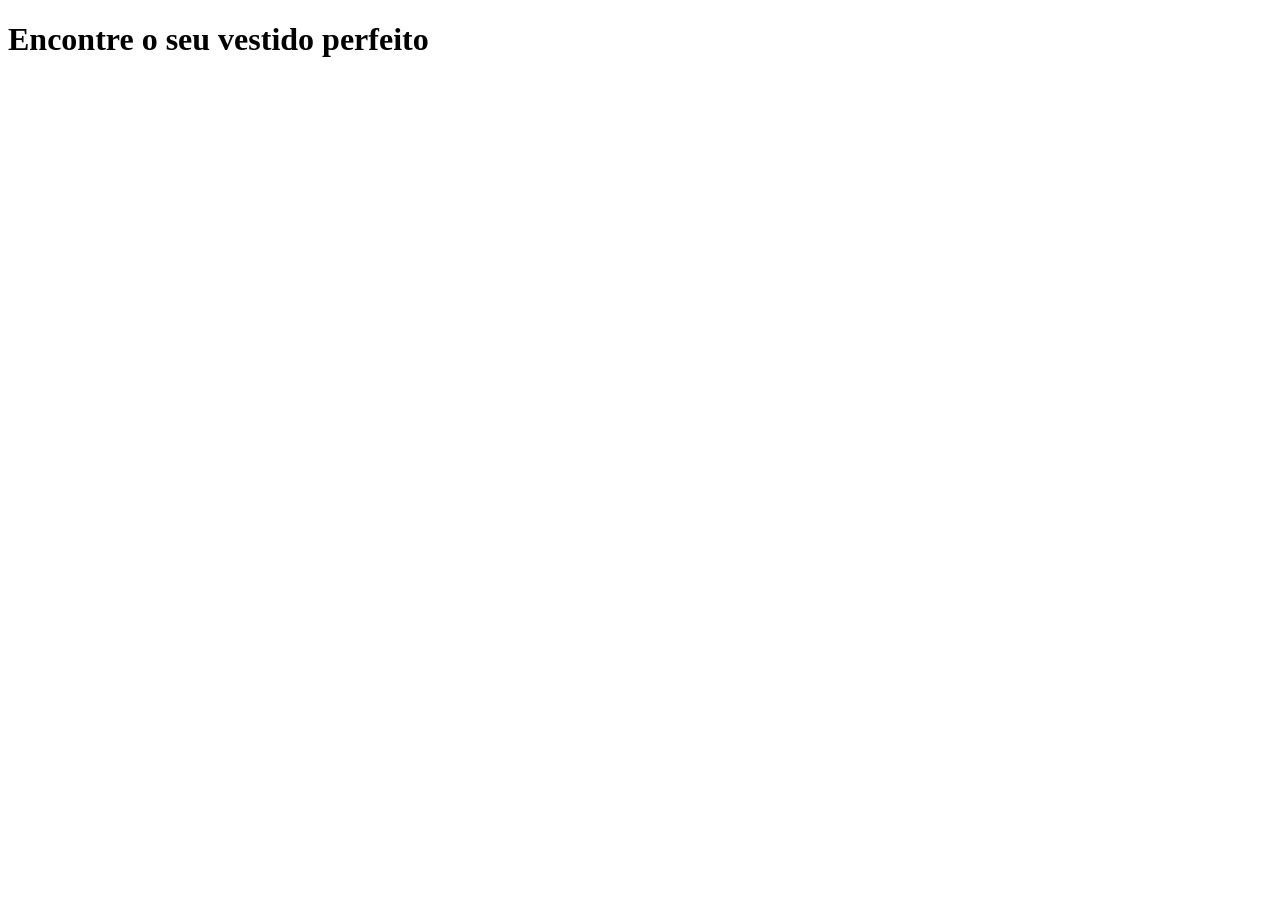
==== index.html @ bf6d64fc "Preparando a estrutura base do website" ====
<!DOCTYPE html>
<html lang="en">
<head>
    <meta charset="UTF-8">
    <meta name="viewport" content="width=device-width, initial-scale=1.0">
    <title>Miss Dress</title>
</head>
<body>
    <h1>Encontre o seu vestido perfeito</h1>
    
</body>
</html>
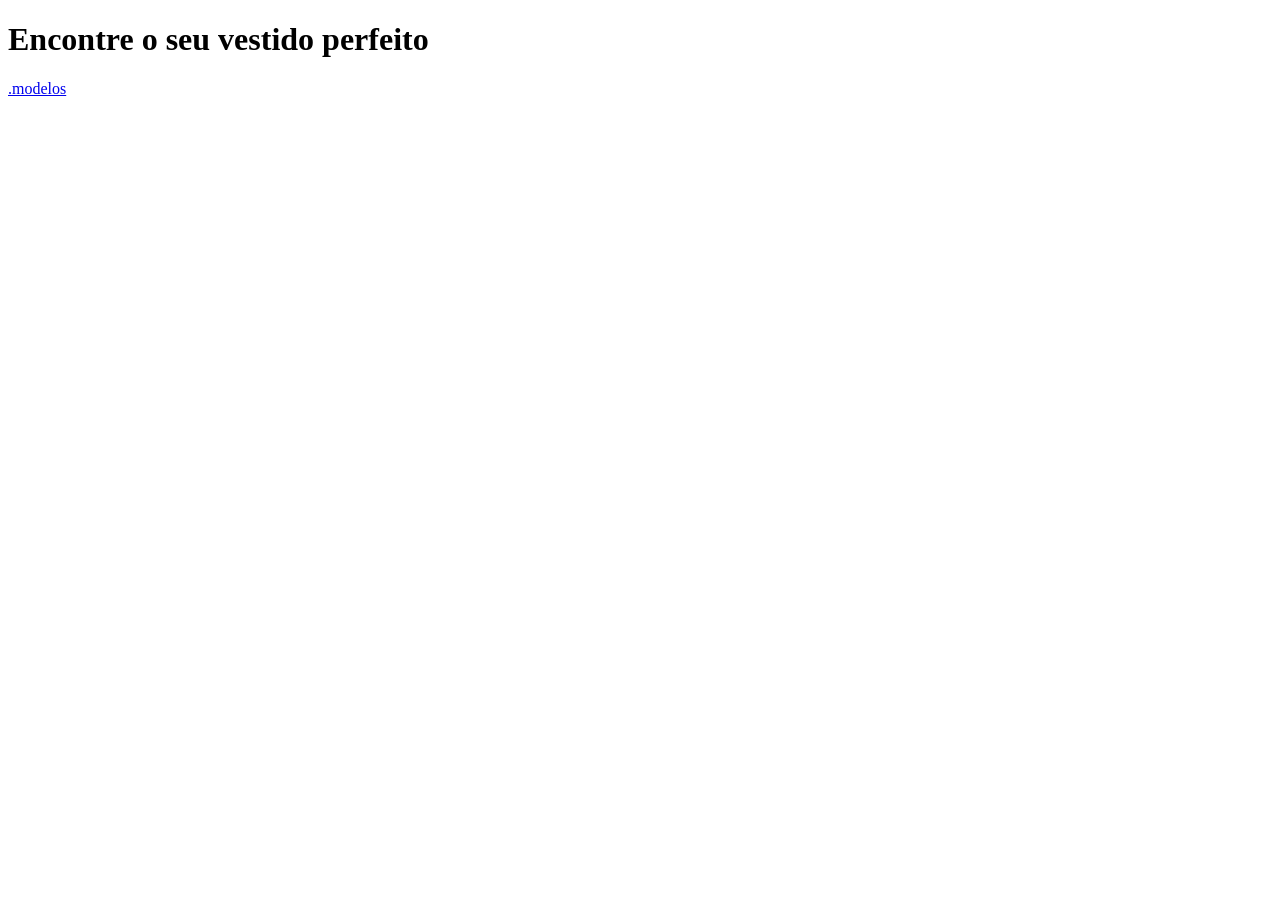
==== commit a018b62f: "Preparando a estrutura base do website dnv" ====
--- a/index.html
+++ b/index.html
@@ -7,6 +7,6 @@
 </head>
 <body>
     <h1>Encontre o seu vestido perfeito</h1>
-    
+    <a href="./modelos.html">.modelos</a>
 </body>
 </html>
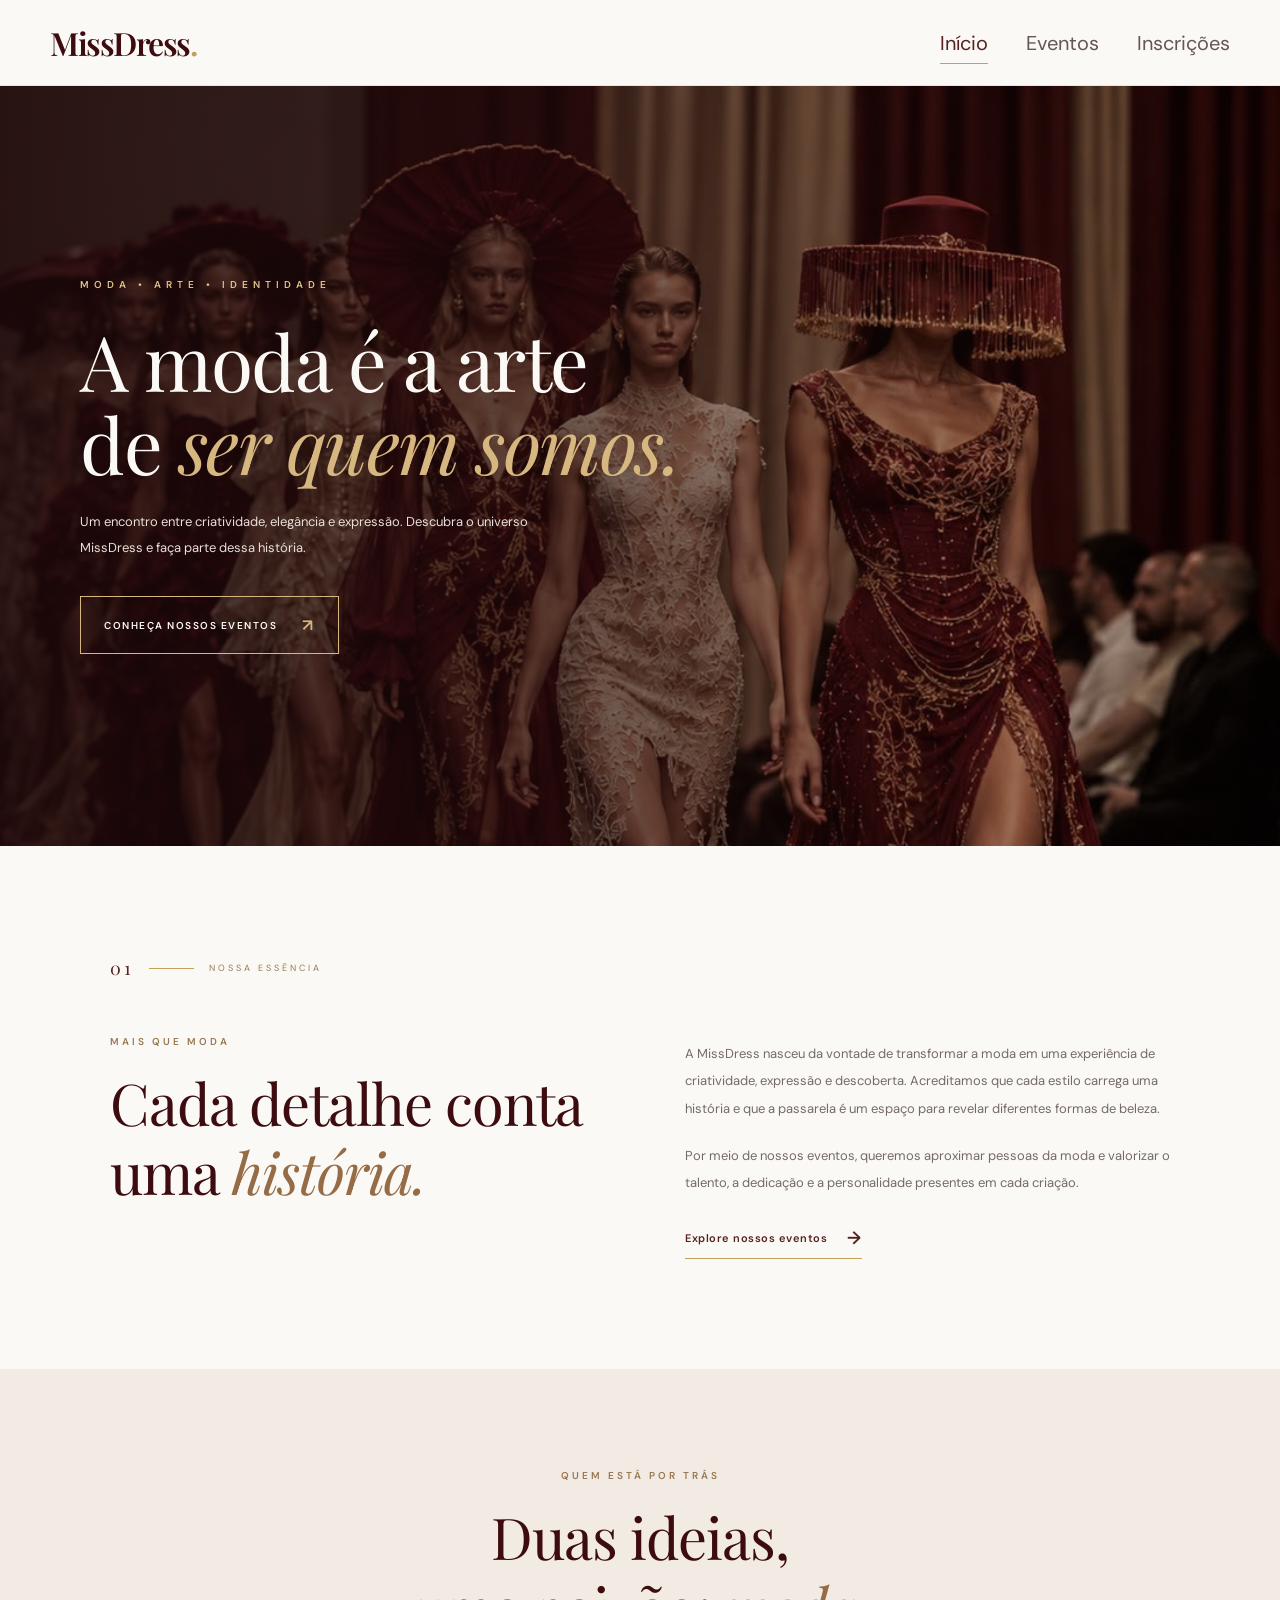
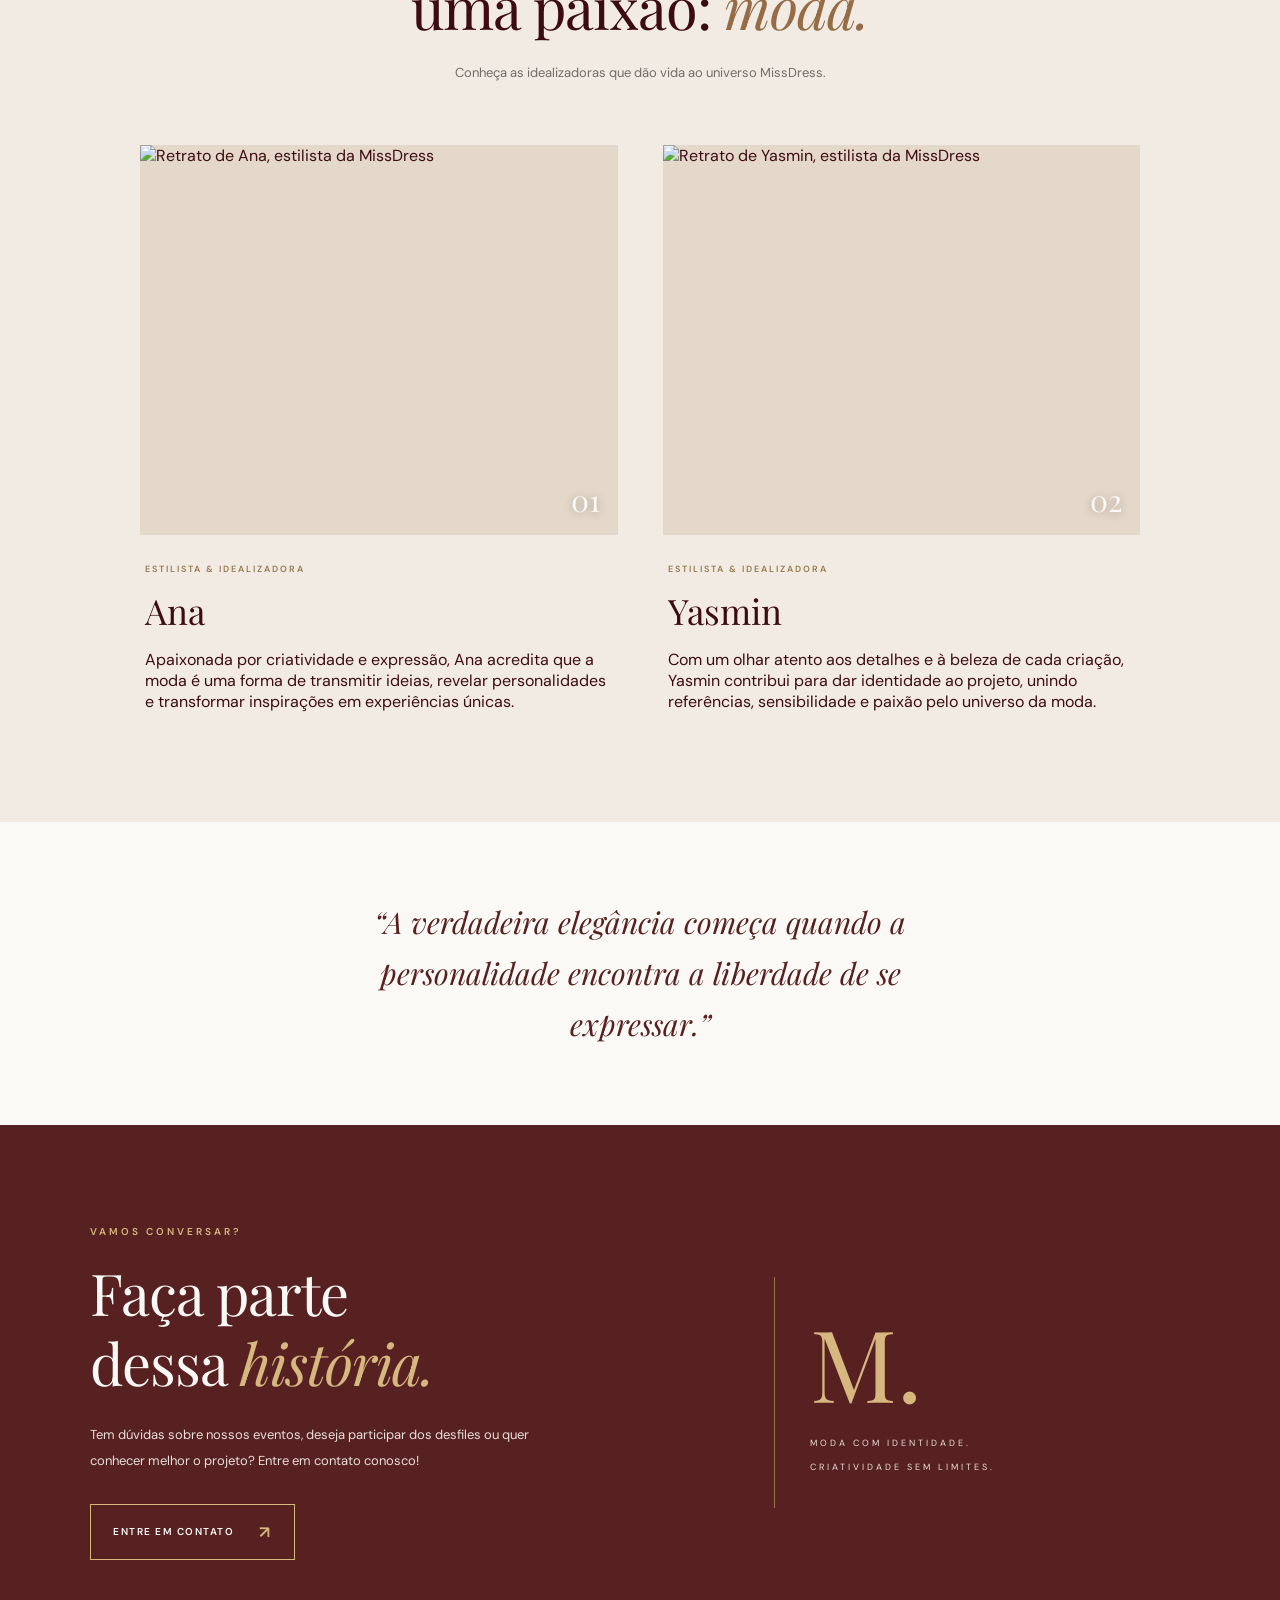
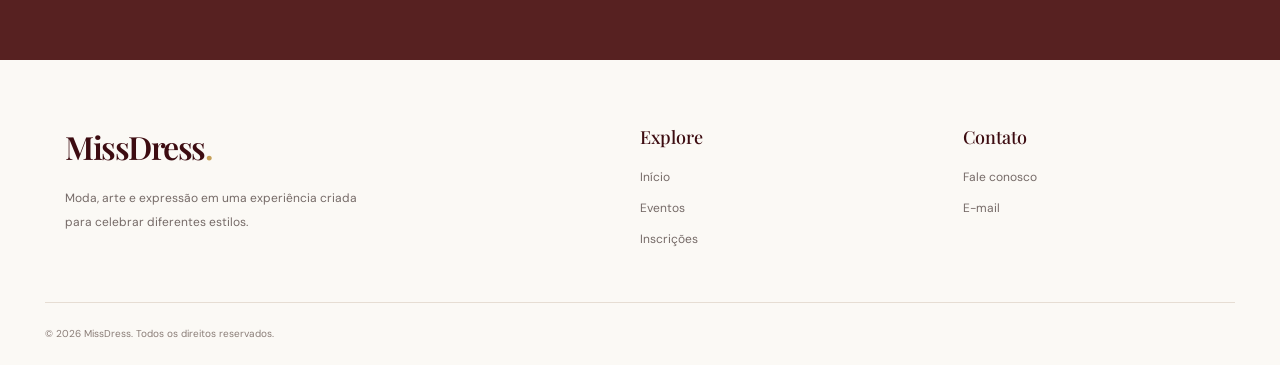
==== commit 7072ecc4: "subindo alteracoe" ====
--- a/index.html
+++ b/index.html
@@ -1,12 +1,247 @@
 <!DOCTYPE html>
-<html lang="en">
+<html lang="pt-BR">
+
 <head>
     <meta charset="UTF-8">
     <meta name="viewport" content="width=device-width, initial-scale=1.0">
-    <title>Miss Dress</title>
+
+    <meta name="description"
+        content="Conheça a MissDress, um projeto que celebra a moda, a criatividade e a expressão através de desfiles especiais.">
+
+    <title>MissDress | Moda, Arte e Expressão</title>
+
+    <link rel="preconnect" href="https://fonts.googleapis.com">
+    <link rel="preconnect" href="https://fonts.gstatic.com" crossorigin>
+
+    <link href="https://fonts.googleapis.com/css2?family=DM+Sans:wght@400;500;600;700&family=Playfair+Display:ital,wght@0,400;0,500;0,600;1,400;1,500&display=swap"
+        rel="stylesheet">
+
+    <link rel="stylesheet" href="./index.css">
 </head>
+
 <body>
-    <h1>Encontre o seu vestido perfeito</h1>
-    <a href="./modelos.html">.modelos</a>
+    <header class="cabecalho">
+        <nav class="navegacao">
+
+            <a href="./index.html" class="logo">MissDress<span>.</span></a>
+
+            <ul class="menu">
+                <li><a href="./index.html" class="ativo">Início</a></li>
+                <li><a href="./pages/eventos.html">Eventos</a></li>
+                <li><a href="./pages/modelos.html">Inscrições</a></li>
+            </ul>
+
+        </nav>
+    </header>
+    <main>
+        <section class="banner">
+
+            <img src="./img/desfile.jpeg"
+                alt="Modelos desfilando em uma passarela de moda"
+                class="banner-imagem">
+            <div class="banner-sombra"></div>
+            <div class="banner-conteudo">
+                <p class="banner-etiqueta">MODA • ARTE • IDENTIDADE</p>
+                <h1>
+                    A moda é a arte<br>
+                    de <em>ser quem somos.</em>
+                </h1>
+
+                <p class="banner-texto">
+                    Um encontro entre criatividade, elegância e expressão.
+                    Descubra o universo MissDress e faça parte dessa história.
+                </p>
+
+                <a href="./pages/eventos.html" class="botao-banner">
+                    CONHEÇA NOSSOS EVENTOS <span>↗</span>
+                </a>
+
+            </div>
+        </section>
+        <section class="sobre">
+            <div class="sobre-detalhe">
+                <span>01</span>
+                <span class="linha"></span>
+                <span>NOSSA ESSÊNCIA</span>
+            </div>
+
+            <div class="sobre-conteudo">
+
+                <div class="sobre-titulo">
+                    <p class="etiqueta">MAIS QUE MODA</p>
+
+                    <h2>
+                        Cada detalhe conta<br>
+                        uma <em>história.</em>
+                    </h2>
+                </div>
+
+                <div class="sobre-texto">
+                    <p>
+                        A MissDress nasceu da vontade de transformar a moda
+                        em uma experiência de criatividade, expressão e
+                        descoberta. Acreditamos que cada estilo carrega uma
+                        história e que a passarela é um espaço para revelar
+                        diferentes formas de beleza.
+                    </p>
+                    <p>
+                        Por meio de nossos eventos, queremos aproximar pessoas
+                        da moda e valorizar o talento, a dedicação e a
+                        personalidade presentes em cada criação.
+                    </p>
+
+                    <a href="./pages/eventos.html" class="link-simples">
+                        Explore nossos eventos <span>→</span>
+                    </a>
+                </div>
+            </div>
+        </section>
+
+        <section class="estilistas">
+
+            <div class="estilistas-cabecalho">
+                <p class="etiqueta">QUEM ESTÁ POR TRÁS</p>
+
+                <h2>
+                    Duas ideias,<br>
+                    uma paixão: <em>moda.</em>
+                </h2>
+
+                <p>
+                    Conheça as idealizadoras que dão vida ao universo MissDress.
+                </p>
+            </div>
+
+
+            <div class="estilistas-lista">
+                <article class="estilista">
+
+                    <div class="estilista-imagem">
+                        <img src="./img/ana.jpeg"
+                            alt="Retrato de Ana, estilista da MissDress">
+                        <span class="estilista-numero">01</span>
+                    </div>
+
+                    <div class="estilista-info">
+                        <p class="estilista-cargo">ESTILISTA & IDEALIZADORA</p>
+
+                        <h3>Ana</h3>
+
+                        <p>
+                            Apaixonada por criatividade e expressão, Ana
+                            acredita que a moda é uma forma de transmitir
+                            ideias, revelar personalidades e transformar
+                            inspirações em experiências únicas.
+                        </p>
+                    </div>
+
+                </article>
+                <article class="estilista">
+
+                    <div class="estilista-imagem">
+                        <img src="./img/yasmin.jpeg"
+                            alt="Retrato de Yasmin, estilista da MissDress">
+                        <span class="estilista-numero">02</span>
+                    </div>
+
+                    <div class="estilista-info">
+                        <p class="estilista-cargo">ESTILISTA & IDEALIZADORA</p>
+
+                        <h3>Yasmin</h3>
+
+                        <p>
+                            Com um olhar atento aos detalhes e à beleza
+                            de cada criação, Yasmin contribui para dar
+                            identidade ao projeto, unindo referências,
+                            sensibilidade e paixão pelo universo da moda.
+                        </p>
+                    </div>
+
+                </article>
+
+            </div>
+
+        </section>
+
+           <p class="estilistas-frase">
+                “A verdadeira elegância começa quando a personalidade
+                encontra a liberdade de se expressar.”
+            </p>
+
+
+        <section class="contato" id="contato">
+
+            <div class="contato-conteudo">
+
+                <p class="etiqueta">VAMOS CONVERSAR?</p>
+
+                <h2>
+                    Faça parte<br>
+                    dessa <em>história.</em>
+                </h2>
+
+                <p>
+                    Tem dúvidas sobre nossos eventos, deseja participar
+                    dos desfiles ou quer conhecer melhor o projeto?
+                    Entre em contato conosco!
+                </p>
+
+                <a href="https://wa.me/message/SWUNGI2QK27MC1"
+                    class="botao-contato">
+                    ENTRE EM CONTATO <span>↗</span>
+                </a>
+
+            </div>
+
+            <div class="contato-lateral">
+                <span class="contato-simbolo">M.</span>
+                <p>MODA COM IDENTIDADE.</p>
+                <p>CRIATIVIDADE SEM LIMITES.</p>
+            </div>
+
+        </section>
+
+    </main>
+
+
+    <!-- FOOTER -->
+    <footer class="rodape">
+
+        <div class="rodape-conteudo">
+
+            <div class="rodape-marca">
+                <a href="./index.html" class="logo-rodape">MissDress<span>.</span></a>
+
+                <p>
+                    Moda, arte e expressão em uma experiência
+                    criada para celebrar diferentes estilos.
+                </p>
+            </div>
+
+            <div class="rodape-links">
+                <h3>Explore</h3>
+                <a href="./index.html">Início</a>
+                <a href="./pages/eventos.html">Eventos</a>
+                <a href="./pages/modelos.html">Inscrições</a>
+            </div>
+
+            <div class="rodape-links">
+                <h3>Contato</h3>
+                <a href="#contato">Fale conosco</a>
+                <a href="https://wa.me/message/SWUNGI2QK27MC1">
+                    E-mail
+                </a>
+            </div>
+
+        </div>
+
+        <div class="rodape-final">
+            <p>© 2026 MissDress. Todos os direitos reservados.</p>
+        </div>
+
+    </footer>
+
 </body>
-</html>+
+</html>
+
--- a/index.css
+++ b/index.css
@@ -0,0 +1,591 @@
+* {
+    margin: 0;
+    padding: 0;
+    box-sizing: border-box;
+}
+
+body {
+    background-color: #FBF9F5;
+    color: #3D0C11;
+    font-family: "DM Sans", sans-serif;
+}
+
+a {
+    color: inherit;
+    text-decoration: none;
+}
+
+img {
+    display: block;
+    width: 100%;
+}
+
+
+/* NAVBAR */
+
+.cabecalho {
+    width: 100%;
+    background-color: #FBF9F5;
+    border-bottom: 1px solid #EDE5DC;
+}
+
+.navegacao {
+    width: 100%;
+    max-width: 1250px;
+    min-height: 85px;
+    margin: auto;
+    padding: 0 35px;
+    display: flex;
+    align-items: center;
+    justify-content: space-between;
+    gap: 25px;
+}
+
+.logo {
+    font-family: "Playfair Display", serif;
+    font-size: 32px;
+    font-weight: 600;
+    letter-spacing: -1.5px;
+}
+
+.logo span,
+.logo-rodape span {
+    color: #C5A059;
+}
+
+.menu {
+    display: flex;
+    align-items: center;
+    gap: 38px;
+    list-style: none;
+}
+
+.menu a {
+    position: relative;
+    padding: 8px 0;
+    color: #655653;
+    font-size: 20px;
+    transition: color 0.3s ease;
+}
+
+.menu a:hover,
+.menu a.ativo {
+    color: #572121;
+}
+
+.menu a::after {
+    content: "";
+    position: absolute;
+    left: 0;
+    bottom: 0;
+    width: 0;
+    height: 1px;
+    background-color: #C5A059;
+    transition: width 0.3s ease;
+}
+
+.menu a:hover::after,
+.menu a.ativo::after {
+    width: 100%;
+}
+
+
+/* BANNER PRINCIPAL */
+
+.banner {
+    position: relative;
+    min-height: 620px;
+    height: min(75vw, 760px);
+    max-height: 760px;
+    overflow: hidden;
+    background-color: #3D0C11;
+    color: #FBF9F5;
+}
+
+.banner-imagem {
+    position: absolute;
+    inset: 0;
+    width: 100%;
+    height: 100%;
+    object-fit: cover;
+    object-position: center 35%;
+    animation: ampliar 1.5s ease both;
+}
+
+.banner-sombra {
+    position: absolute;
+    inset: 0;
+
+    background:
+        linear-gradient(
+            90deg,
+            rgba(28, 8, 10, 0.88) 0%,
+            rgba(28, 8, 10, 0.65) 42%,
+            rgba(28, 8, 10, 0.10) 100%
+        );
+}
+
+.banner-conteudo {
+    position: relative;
+    z-index: 1;
+
+    width: 100%;
+    max-width: 1250px;
+    height: 100%;
+    min-height: 620px;
+    margin: auto;
+    padding: 90px 65px;
+
+    display: flex;
+    flex-direction: column;
+    align-items: flex-start;
+    justify-content: center;
+}
+
+.banner-etiqueta {
+    margin-bottom: 28px;
+    color: #E0C18B;
+    font-size: 10px;
+    font-weight: 600;
+    letter-spacing: 5px;
+}
+
+.banner h1 {
+    max-width: 750px;
+    margin-bottom: 25px;
+    font-family: "Playfair Display", serif;
+    font-size: clamp(48px, 6vw, 82px);
+    font-weight: 400;
+    line-height: 1.08;
+    letter-spacing: -1.5px;
+}
+
+.banner h1 em {
+    color: #D6B77F;
+    font-weight: 400;
+}
+
+.banner-texto {
+    max-width: 450px;
+    margin-bottom: 35px;
+
+    color: #E9DFD9;
+    font-size: 13px;
+    line-height: 2;
+}
+
+.botao-banner {
+    display: inline-flex;
+    align-items: center;
+    gap: 25px;
+
+    padding: 17px 23px;
+    border: 1px solid #D6B77F;
+
+    color: #FBF9F5;
+    font-size: 10px;
+    font-weight: 600;
+    letter-spacing: 1.5px;
+
+    transition:
+        background-color 0.3s ease,
+        color 0.3s ease;
+}
+
+.botao-banner span {
+    color: #D6B77F;
+    font-size: 17px;
+}
+
+.botao-banner:hover {
+    background-color: #D6B77F;
+    color: #3D0C11;
+}
+
+.botao-banner:hover span {
+    color: #3D0C11;
+}
+
+.banner-numero {
+    position: absolute;
+    right: 35px;
+    bottom: 30px;
+
+    color: #F5EDE3;
+    font-size: 9px;
+    letter-spacing: 3px;
+}
+
+
+/* SOBRE */
+
+.sobre {
+    max-width: 1150px;
+    margin: auto;
+    padding: 110px 45px;
+}
+
+.sobre-detalhe {
+    display: flex;
+    align-items: center;
+    gap: 15px;
+    margin-bottom: 55px;
+
+    color: #96794F;
+    font-size: 9px;
+    letter-spacing: 3px;
+}
+
+.sobre-detalhe span:first-child {
+    color: #572121;
+    font-family: "Playfair Display", serif;
+    font-size: 18px;
+}
+
+.linha {
+    width: 45px;
+    height: 1px;
+    background-color: #C5A059;
+}
+
+.sobre-conteudo {
+    display: grid;
+    grid-template-columns: 1fr 1fr;
+    gap: 90px;
+    align-items: start;
+}
+
+.etiqueta {
+    margin-bottom: 20px;
+    color: #9A7952;
+    font-size: 10px;
+    font-weight: 600;
+    letter-spacing: 3px;
+}
+
+.sobre h2,
+.estilistas h2,
+.contato h2 {
+    font-family: "Playfair Display", serif;
+    font-size: clamp(38px, 4.5vw, 58px);
+    font-weight: 400;
+    line-height: 1.2;
+    letter-spacing: -1px;
+}
+
+.sobre h2 em,
+.estilistas h2 em,
+.contato h2 em {
+    color: #956C45;
+    font-weight: 400;
+}
+
+.sobre-texto {
+    padding-top: 5px;
+}
+
+.sobre-texto p {
+    margin-bottom: 20px;
+    color: #756A67;
+    font-size: 13px;
+    line-height: 2.1;
+}
+
+.link-simples {
+    display: inline-flex;
+    align-items: center;
+    gap: 20px;
+    margin-top: 10px;
+    padding-bottom: 8px;
+
+    border-bottom: 1px solid #C5A059;
+    color: #572121;
+
+    font-size: 11px;
+    font-weight: 600;
+    letter-spacing: 0.5px;
+}
+
+.link-simples span {
+    font-size: 18px;
+    transition: transform 0.3s ease;
+}
+
+.link-simples:hover span {
+    transform: translateX(5px);
+}
+
+
+/* ESTILISTAS */
+
+.estilistas {
+    padding: 100px 45px 110px;
+    background-color: #F1EBE3;
+}
+
+.estilistas-cabecalho {
+    max-width: 1150px;
+    margin: 0 auto 60px;
+    text-align: center;
+}
+
+.estilistas-cabecalho h2 {
+    margin-bottom: 20px;
+}
+
+.estilistas-cabecalho > p:last-child {
+    color: #756A67;
+    font-size: 13px;
+    line-height: 1.9;
+}
+
+.estilistas-lista {
+    display: grid;
+    grid-template-columns: repeat(2, minmax(0, 1fr));
+    gap: 45px;
+    max-width: 1000px;
+    margin: auto;
+}
+
+.estilista {
+    min-width: 0;
+}
+
+.estilista-imagem {
+    position: relative;
+    height: 390px;
+    margin-bottom: 28px;
+    overflow: hidden;
+    background-color: #E4D8CA;
+}
+
+.estilista-imagem img {
+    width: 100%;
+    height: 100%;
+    object-fit: cover;
+    object-position: center 30%;
+    transition: transform 0.6s ease;
+}
+
+.estilista-numero {
+    position: absolute;
+    right: 18px;
+    bottom: 15px;
+
+    color: #FBF9F5;
+    font-family: "Playfair Display", serif;
+    font-size: 30px;
+    text-shadow: 0 1px 8px rgba(0, 0, 0, 0.3);
+}
+
+.estilista-info {
+    padding: 0 5px;
+}
+
+.estilista-cargo {
+    margin-bottom: 12px;
+    color: #96794F;
+    font-size: 9px;
+    font-weight: 600;
+    letter-spacing: 2px;
+}
+
+.estilista-info h3 {
+    margin-bottom: 15px;
+    font-family: "Playfair Display", serif;
+    font-size: 35px;
+    font-weight: 400;
+}
+
+.estilistas-frase {
+    max-width: 650px;
+    margin: 75px auto;
+    color: #572121;
+    font-family: "Playfair Display", serif;
+    font-size: clamp(22px, 3vw, 30px);
+    font-style: italic;
+    line-height: 1.7;
+    text-align: center;
+}
+
+
+/* CONTATO */
+
+.contato {
+    display: grid;
+    grid-template-columns: 1.5fr 1fr;
+    align-items: center;
+    gap: 60px;
+
+    padding: 100px max(45px, calc((100% - 1100px) / 2));
+
+    background-color: #572121;
+    color: #FBF9F5;
+}
+
+.contato-conteudo {
+    max-width: 560px;
+}
+
+.contato .etiqueta {
+    color: #D6B77F;
+}
+
+.contato h2 {
+    margin-bottom: 25px;
+}
+
+.contato h2 em {
+    color: #D6B77F;
+}
+
+.contato-conteudo > p:not(.etiqueta) {
+    max-width: 460px;
+    margin-bottom: 30px;
+    color: #E9DFD9;
+    font-size: 13px;
+    line-height: 2;
+}
+
+.botao-contato {
+    display: inline-flex;
+    align-items: center;
+    gap: 25px;
+
+    padding: 16px 22px;
+    border: 1px solid #D6B77F;
+
+    color: #FBF9F5;
+    font-size: 10px;
+    font-weight: 600;
+    letter-spacing: 1.5px;
+
+    transition: background-color 0.3s ease, color 0.3s ease;
+}
+
+.botao-contato span {
+    color: #D6B77F;
+    font-size: 17px;
+}
+
+.botao-contato:hover {
+    background-color: #D6B77F;
+    color: #3D0C11;
+}
+
+.botao-contato:hover span {
+    color: #3D0C11;
+}
+
+.contato-lateral {
+    padding: 35px 0 35px 35px;
+    border-left: 1px solid rgba(214, 183, 127, 0.55);
+}
+
+.contato-simbolo {
+    display: block;
+    margin-bottom: 25px;
+
+    color: #D6B77F;
+    font-family: "Playfair Display", serif;
+    font-size: 100px;
+    line-height: 1;
+}
+
+.contato-lateral p {
+    margin-top: 12px;
+    color: #E9DFD9;
+    font-size: 9px;
+    letter-spacing: 3px;
+}
+
+
+/* FOOTER */
+
+.rodape {
+    padding: 65px 45px 0;
+    background-color: #FBF9F5;
+}
+
+.rodape-conteudo {
+    display: grid;
+    grid-template-columns: 2fr 1fr 1fr;
+    gap: 70px;
+
+    max-width: 1150px;
+    margin: auto;
+    padding-bottom: 55px;
+}
+
+.logo-rodape {
+    font-family: "Playfair Display", serif;
+    font-size: 32px;
+    font-weight: 600;
+    letter-spacing: -1.5px;
+}
+
+.rodape-marca > p {
+    max-width: 320px;
+    margin-top: 18px;
+    color: #756A67;
+    font-size: 12px;
+    line-height: 2;
+}
+
+.rodape-links {
+    display: flex;
+    flex-direction: column;
+    align-items: flex-start;
+    gap: 15px;
+}
+
+.rodape-links h3 {
+    margin-bottom: 5px;
+    font-family: "Playfair Display", serif;
+    font-size: 18px;
+    font-weight: 500;
+}
+
+.rodape-links a {
+    color: #756A67;
+    font-size: 12px;
+    transition: color 0.3s ease;
+}
+
+.rodape-links a:hover {
+    color: #956C45;
+}
+
+.rodape-final {
+    display: flex;
+    justify-content: space-between;
+    gap: 20px;
+
+    max-width: 1250px;
+    margin: auto;
+    padding: 22px 0;
+
+    border-top: 1px solid #E6DDD3;
+}
+
+.rodape-final p {
+    color: #8A7D77;
+    font-size: 10px;
+    line-height: 1.8;
+}
+
+
+/* ANIMAÇÃO DO BANNER */
+
+@keyframes ampliar {
+    from {
+        transform: scale(1.05);
+        opacity: 0.7;
+    }
+
+    to {
+        transform: scale(1);
+        opacity: 1;
+    }
+}
+
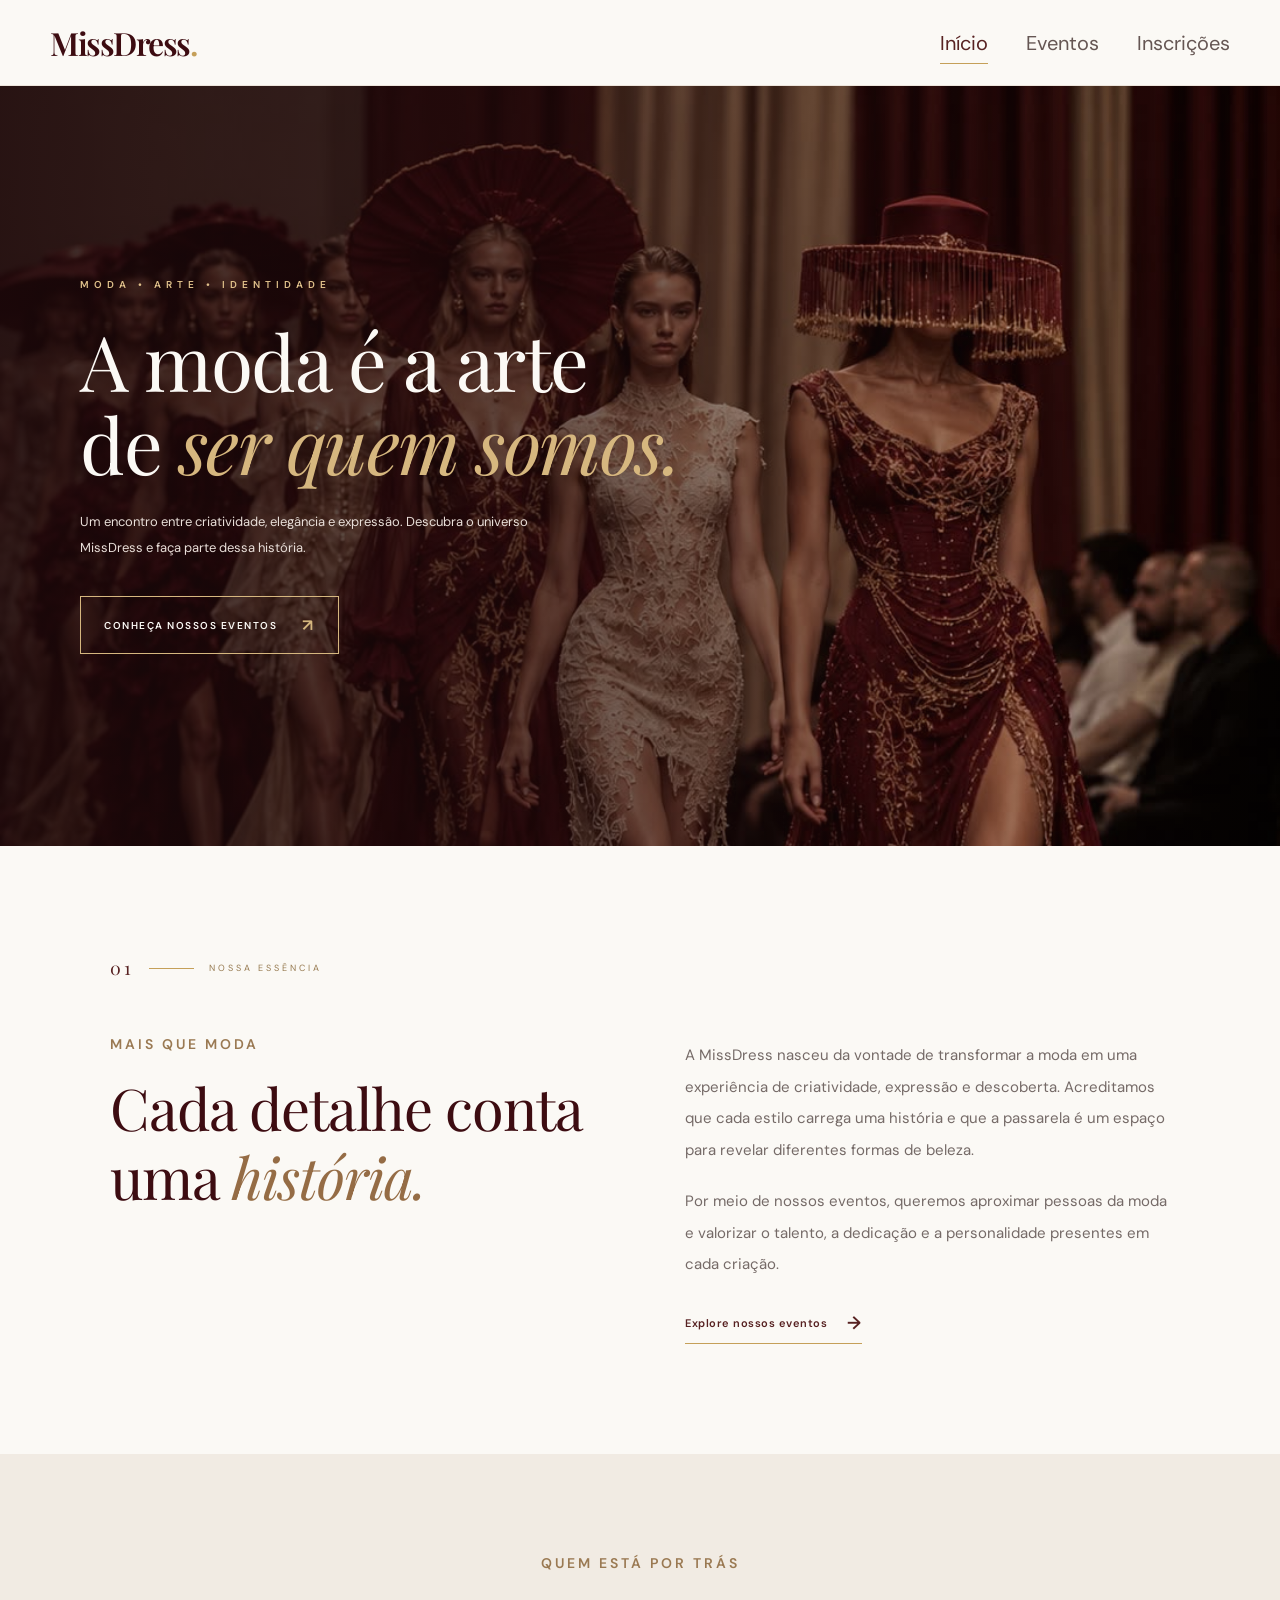
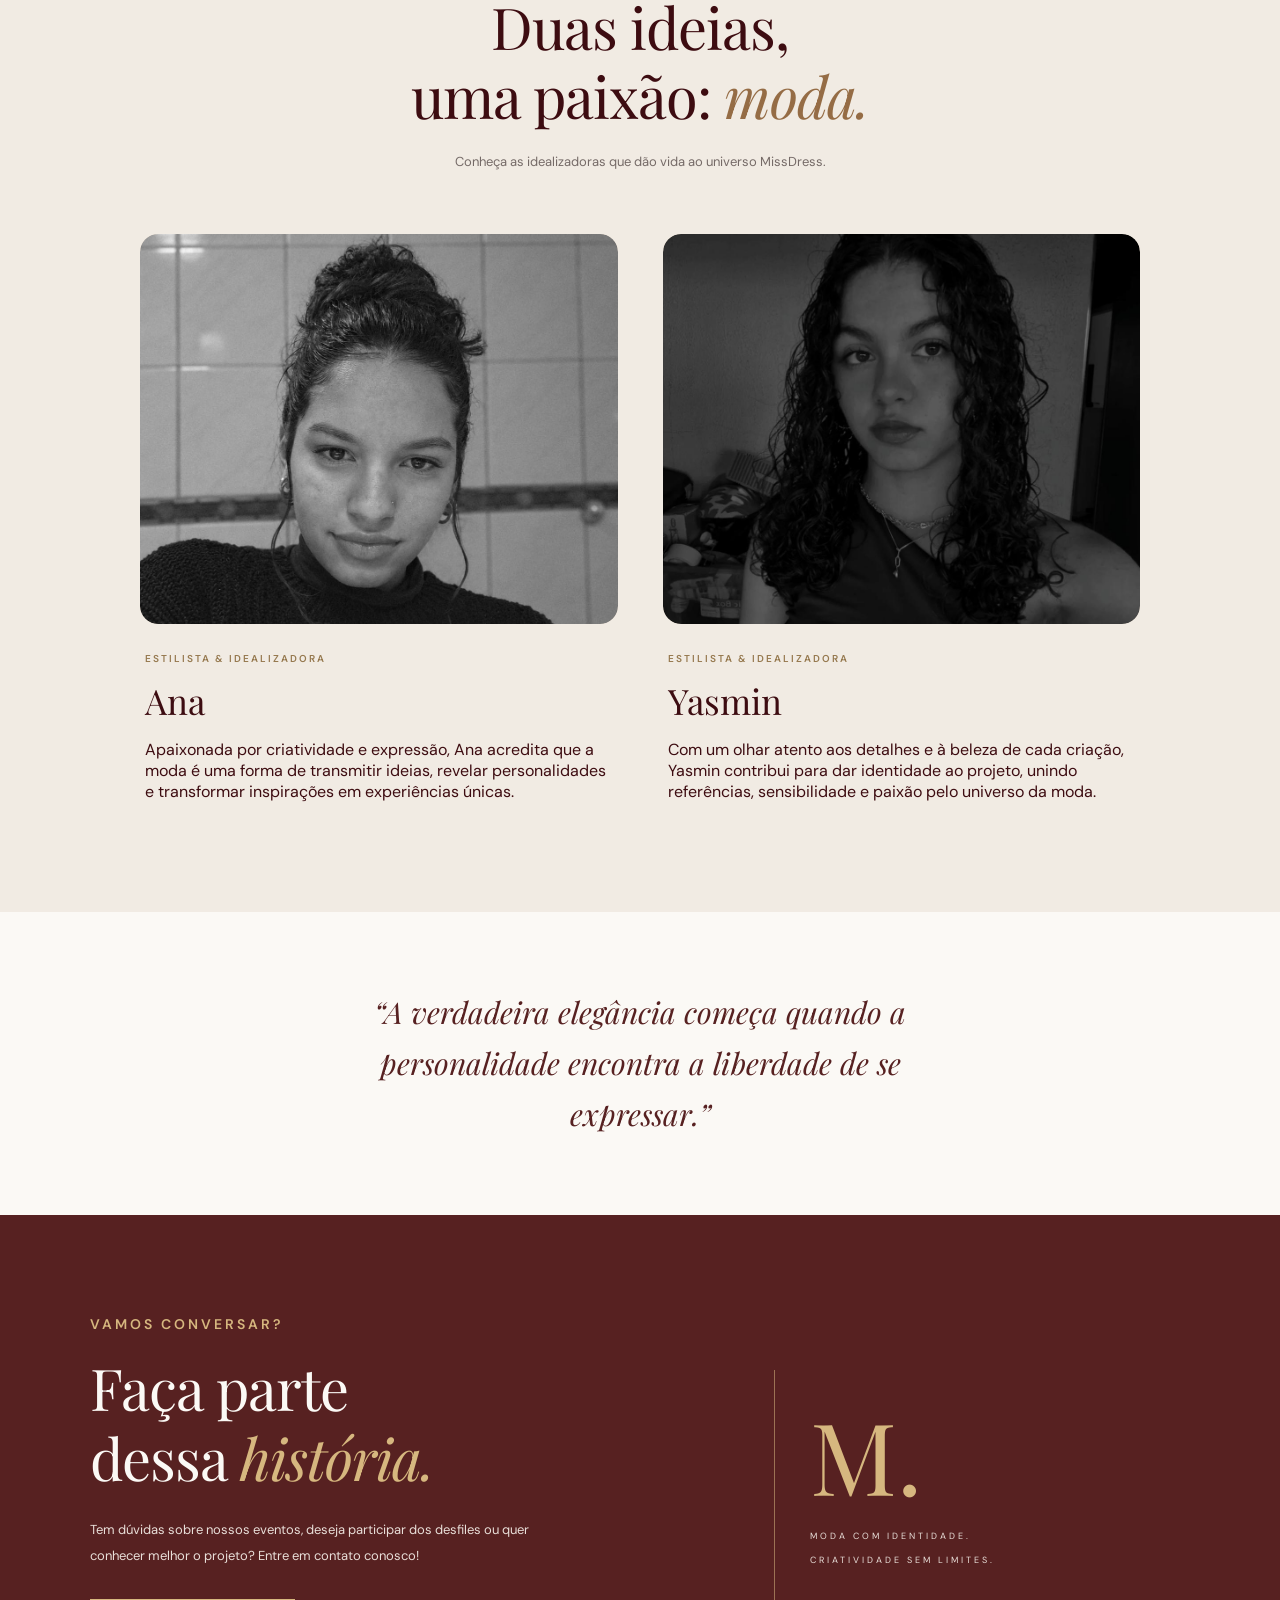
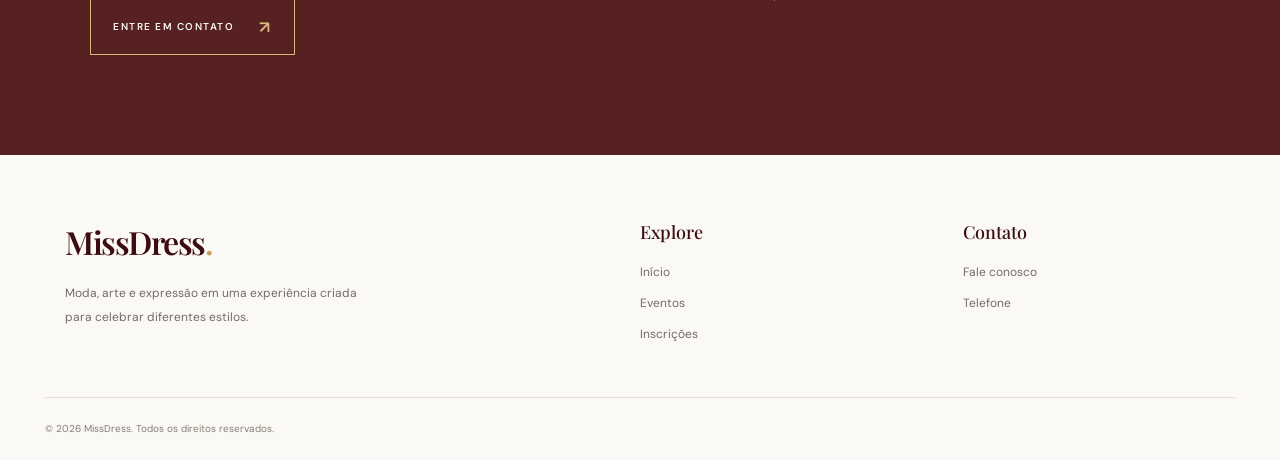
==== commit dd5cf8a6: "Inserindo imagens estilistas" ====
--- a/index.html
+++ b/index.html
@@ -8,7 +8,7 @@
     <meta name="description"
         content="Conheça a MissDress, um projeto que celebra a moda, a criatividade e a expressão através de desfiles especiais.">
 
-    <title>MissDress | Moda, Arte e Expressão</title>
+    <title>MissDress </title>
 
     <link rel="preconnect" href="https://fonts.googleapis.com">
     <link rel="preconnect" href="https://fonts.gstatic.com" crossorigin>
@@ -119,7 +119,6 @@
                     <div class="estilista-imagem">
                         <img src="./img/ana.jpeg"
                             alt="Retrato de Ana, estilista da MissDress">
-                        <span class="estilista-numero">01</span>
                     </div>
 
                     <div class="estilista-info">
@@ -141,14 +140,11 @@
                     <div class="estilista-imagem">
                         <img src="./img/yasmin.jpeg"
                             alt="Retrato de Yasmin, estilista da MissDress">
-                        <span class="estilista-numero">02</span>
                     </div>
 
                     <div class="estilista-info">
                         <p class="estilista-cargo">ESTILISTA & IDEALIZADORA</p>
-
                         <h3>Yasmin</h3>
-
                         <p>
                             Com um olhar atento aos detalhes e à beleza
                             de cada criação, Yasmin contribui para dar
@@ -156,13 +152,9 @@
                             sensibilidade e paixão pelo universo da moda.
                         </p>
                     </div>
-
                 </article>
-
-            </div>
-
-        </section>
-
+            </div>
+        </section>
            <p class="estilistas-frase">
                 “A verdadeira elegância começa quando a personalidade
                 encontra a liberdade de se expressar.”
@@ -200,11 +192,6 @@
             </div>
 
         </section>
-
-    </main>
-
-
-    <!-- FOOTER -->
     <footer class="rodape">
 
         <div class="rodape-conteudo">
@@ -229,7 +216,7 @@
                 <h3>Contato</h3>
                 <a href="#contato">Fale conosco</a>
                 <a href="https://wa.me/message/SWUNGI2QK27MC1">
-                    E-mail
+                    Telefone
                 </a>
             </div>
 
--- a/index.css
+++ b/index.css
@@ -178,15 +178,12 @@
     display: inline-flex;
     align-items: center;
     gap: 25px;
-
     padding: 17px 23px;
     border: 1px solid #D6B77F;
-
     color: #FBF9F5;
     font-size: 10px;
     font-weight: 600;
     letter-spacing: 1.5px;
-
     transition:
         background-color 0.3s ease,
         color 0.3s ease;
@@ -258,7 +255,7 @@
 .etiqueta {
     margin-bottom: 20px;
     color: #9A7952;
-    font-size: 10px;
+    font-size: 14px;
     font-weight: 600;
     letter-spacing: 3px;
 }
@@ -287,7 +284,7 @@
 .sobre-texto p {
     margin-bottom: 20px;
     color: #756A67;
-    font-size: 13px;
+    font-size: 15px;
     line-height: 2.1;
 }
 
@@ -354,6 +351,7 @@
 .estilista-imagem {
     position: relative;
     height: 390px;
+    border-radius: 18px;
     margin-bottom: 28px;
     overflow: hidden;
     background-color: #E4D8CA;
@@ -363,19 +361,9 @@
     width: 100%;
     height: 100%;
     object-fit: cover;
+    border-radius: 18px;
     object-position: center 30%;
     transition: transform 0.6s ease;
-}
-
-.estilista-numero {
-    position: absolute;
-    right: 18px;
-    bottom: 15px;
-
-    color: #FBF9F5;
-    font-family: "Playfair Display", serif;
-    font-size: 30px;
-    text-shadow: 0 1px 8px rgba(0, 0, 0, 0.3);
 }
 
 .estilista-info {
@@ -385,7 +373,7 @@
 .estilista-cargo {
     margin-bottom: 12px;
     color: #96794F;
-    font-size: 9px;
+    font-size: 10px;
     font-weight: 600;
     letter-spacing: 2px;
 }
